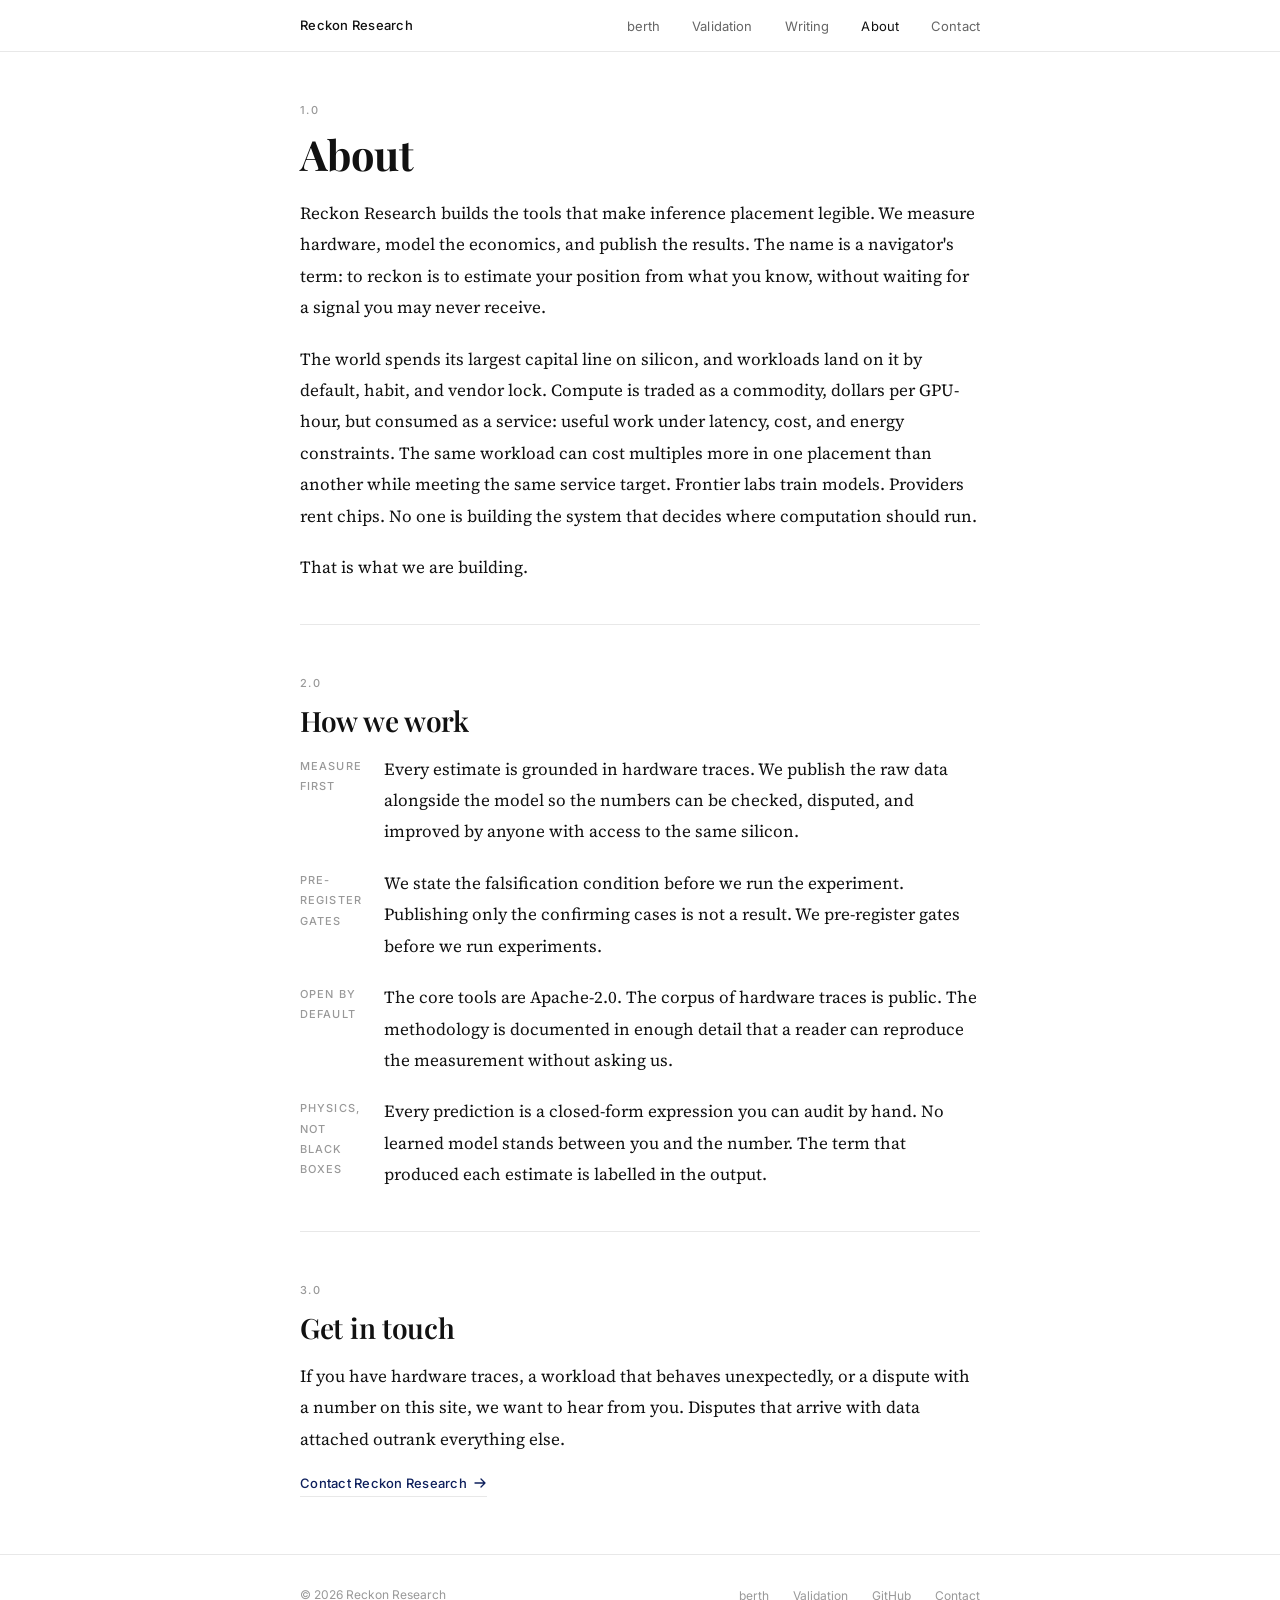
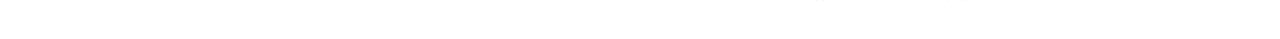
==== about/index.html @ 22afe011 "Full site redesign: TM-style nav, berth hero, spacing, all inner pages" ====
<!DOCTYPE html>
<html lang="en">
<head>
  <meta charset="UTF-8" />
  <meta name="viewport" content="width=device-width, initial-scale=1.0" />
  <title>About — Reckon Research</title>
  <meta name="description" content="Reckon Research builds the tools that make inference placement legible. We measure hardware, model the economics, and publish the results." />
  <meta name="robots" content="index, follow" />
  <link rel="canonical" href="https://reckonresearch.com/about/" />
  <meta property="og:type" content="website" />
  <meta property="og:url" content="https://reckonresearch.com/about/" />
  <meta property="og:title" content="About — Reckon Research" />
  <meta property="og:description" content="Reckon Research builds the tools that make inference placement legible." />
  <meta property="og:image" content="https://reckonresearch.com/assets/reckon-logo.png" />
  <meta property="og:site_name" content="Reckon Research" />
  <meta name="theme-color" content="#ffffff" />
  <link rel="icon" type="image/x-icon" href="/assets/favicon.ico" />
  <link rel="icon" type="image/png" sizes="32x32" href="/assets/favicon-32.png" />
  <link rel="icon" type="image/png" sizes="16x16" href="/assets/favicon-16.png" />
  <link rel="apple-touch-icon" sizes="180x180" href="/assets/apple-touch-icon.png" />
  <link rel="stylesheet" href="/css/style.css" />
  <link rel="stylesheet" href="/css/berth.css" />
</head>
<body>
  <a class="skip-link" href="#main-content">Skip to main content</a>
  <nav class="site-nav" aria-label="Site navigation">
    <div class="nav-inner">
      <a href="/" class="nav-brand" aria-label="Reckon Research home">Reckon Research</a>
      <ul class="nav-links" role="list">
        <li><a href="/berth/">berth</a></li>
        <li><a href="/validation/">Validation</a></li>
        <li><a href="/writing/">Writing</a></li>
        <li><a href="/about/" class="active" aria-current="page">About</a></li>
        <li><a href="/contact/">Contact</a></li>
      </ul>
      <button class="nav-hamburger" id="hamburger-btn" aria-label="Open navigation" aria-expanded="false" aria-controls="mobile-nav-overlay">
        <svg id="icon-menu" width="22" height="22" viewBox="0 0 22 22" fill="none" aria-hidden="true"><line x1="3" y1="6" x2="19" y2="6" stroke="currentColor" stroke-width="1.5" stroke-linecap="round"/><line x1="3" y1="11" x2="19" y2="11" stroke="currentColor" stroke-width="1.5" stroke-linecap="round"/><line x1="3" y1="16" x2="19" y2="16" stroke="currentColor" stroke-width="1.5" stroke-linecap="round"/></svg>
        <svg id="icon-close" width="22" height="22" viewBox="0 0 22 22" fill="none" aria-hidden="true" style="display:none"><line x1="4" y1="4" x2="18" y2="18" stroke="currentColor" stroke-width="1.5" stroke-linecap="round"/><line x1="18" y1="4" x2="4" y2="18" stroke="currentColor" stroke-width="1.5" stroke-linecap="round"/></svg>
      </button>
    </div>
  </nav>
  <div id="mobile-nav-overlay" class="mobile-nav-overlay" aria-hidden="true">
    <ul class="mobile-nav-links" role="list">
      <li><a href="/berth/">berth</a></li>
      <li><a href="/validation/">Validation</a></li>
      <li><a href="/writing/">Writing</a></li>
      <li><a href="/about/">About</a></li>
      <li><a href="/contact/">Contact</a></li>
    </ul>
  </div>
  <main id="main-content">
    <div class="page-wrap">
      <section class="section fade-section" aria-labelledby="about-heading">
        <span class="section-label" aria-hidden="true">1.0</span>
        <h1 id="about-heading">About</h1>
        <div class="body-text">
          <p>Reckon Research builds the tools that make inference placement legible. We measure hardware, model the economics, and publish the results. The name is a navigator's term: to reckon is to estimate your position from what you know, without waiting for a signal you may never receive.</p>
          <p>The world spends its largest capital line on silicon, and workloads land on it by default, habit, and vendor lock. Compute is traded as a commodity, dollars per GPU-hour, but consumed as a service: useful work under latency, cost, and energy constraints. The same workload can cost multiples more in one placement than another while meeting the same service target. Frontier labs train models. Providers rent chips. No one is building the system that decides where computation should run.</p>
          <p>That is what we are building.</p>
        </div>
      </section>
      <hr class="section-divider" />
      <section class="section fade-section" aria-labelledby="principles-heading">
        <span class="section-label" aria-hidden="true">2.0</span>
        <h2 id="principles-heading">How we work</h2>
        <dl>
          <div class="agenda-item">
            <dt class="agenda-label">Measure first</dt>
            <dd class="agenda-body"><p>Every estimate is grounded in hardware traces. We publish the raw data alongside the model so the numbers can be checked, disputed, and improved by anyone with access to the same silicon.</p></dd>
          </div>
          <div class="agenda-item">
            <dt class="agenda-label">Pre-register gates</dt>
            <dd class="agenda-body"><p>We state the falsification condition before we run the experiment. Publishing only the confirming cases is not a result. We pre-register gates before we run experiments.</p></dd>
          </div>
          <div class="agenda-item">
            <dt class="agenda-label">Open by default</dt>
            <dd class="agenda-body"><p>The core tools are Apache-2.0. The corpus of hardware traces is public. The methodology is documented in enough detail that a reader can reproduce the measurement without asking us.</p></dd>
          </div>
          <div class="agenda-item">
            <dt class="agenda-label">Physics, not black boxes</dt>
            <dd class="agenda-body"><p>Every prediction is a closed-form expression you can audit by hand. No learned model stands between you and the number. The term that produced each estimate is labelled in the output.</p></dd>
          </div>
        </dl>
      </section>
      <hr class="section-divider" />
      <section class="section fade-section" aria-labelledby="contact-cta-heading">
        <span class="section-label" aria-hidden="true">3.0</span>
        <h2 id="contact-cta-heading">Get in touch</h2>
        <div class="body-text">
          <p>If you have hardware traces, a workload that behaves unexpectedly, or a dispute with a number on this site, we want to hear from you. Disputes that arrive with data attached outrank everything else.</p>
        </div>
        <a href="/contact/" class="berth-inline-link" style="margin-top:1rem;display:inline-flex;align-items:center;gap:6px;">
          Contact Reckon Research
          <svg width="14" height="14" viewBox="0 0 14 14" fill="none" aria-hidden="true">
            <path d="M2 7h10M8 3l4 4-4 4" stroke="currentColor" stroke-width="1.3" stroke-linecap="round" stroke-linejoin="round"/>
          </svg>
        </a>
      </section>
    </div>
    <footer class="site-footer" role="contentinfo">
      <div class="footer-inner">
        <p class="footer-copy">&#169; 2026 Reckon Research</p>
        <ul class="footer-links">
          <li><a href="/berth/">berth</a></li>
          <li><a href="/validation/">Validation</a></li>
          <li><a href="https://github.com/reckonresearch/berth" target="_blank" rel="noopener noreferrer">GitHub</a></li>
          <li><a href="mailto:hello@reckonresearch.com">Contact</a></li>
        </ul>
      </div>
    </footer>
  </main>
  <script src="/js/site.js"></script>
</body>
</html>
---- css/style.css ----
/*
 * Reckon Research — Static Site Stylesheet
 * Design: Thinking Machines style
 * Pure white background, near-black text, horizontal sticky nav
 * Centered single column, humanist serif typography, no dark mode
 * Fonts: Playfair Display (headings) + Source Serif 4 (body) + JetBrains Mono (code)
 */

/* ── Google Fonts ── */
@import url('https://fonts.googleapis.com/css2?family=Playfair+Display:ital,wght@0,400;0,600;0,700;1,400;1,600&family=Source+Serif+4:ital,wght@0,300;0,400;0,600;1,300;1,400&family=JetBrains+Mono:wght@400&family=Inter:wght@400;500&display=swap');

/* ── CSS Variables ── */
:root {
  --bg:              #ffffff;
  --fg:              #111111;
  --fg-muted:        #666666;
  --fg-subtle:       #999999;
  --divider:         #e8e8e8;
  --nav-height:      52px;
  --content-max:     680px;
  --page-pad:        clamp(1.25rem, 5vw, 4rem);
  --navy:            #0D1F5C;
  --terminal-bg:     #0D1F5C;
  --terminal-text:   #E8EDF8;
  --terminal-comment:#6B7FA8;
  --copy-btn:        #999999;
  --copy-done:       #4A9B6F;
}

/* ── Reset & Base ── */
*, *::before, *::after { box-sizing: border-box; margin: 0; padding: 0; }

html {
  scroll-behavior: smooth;
  -webkit-text-size-adjust: 100%;
}

body {
  background-color: var(--bg);
  color: var(--fg);
  font-family: 'Source Serif 4', Georgia, serif;
  font-size: 17px;
  line-height: 1.85;
}

img { max-width: 100%; height: auto; display: block; }

a {
  color: inherit;
  text-decoration: none;
}
a:hover { text-decoration: underline; }
a:focus-visible {
  outline: 2px solid var(--navy);
  outline-offset: 2px;
  border-radius: 2px;
}

/* ── Skip link ── */
.skip-link {
  position: absolute;
  left: -9999px;
  top: auto;
  width: 1px;
  height: 1px;
  overflow: hidden;
}
.skip-link:focus {
  position: fixed;
  top: 8px;
  left: 8px;
  width: auto;
  height: auto;
  padding: 6px 12px;
  background: var(--navy);
  color: #fff;
  font-family: 'Inter', sans-serif;
  font-size: 13px;
  border-radius: 4px;
  z-index: 9999;
  overflow: visible;
}

/* ── Sticky horizontal nav ── */
.site-nav {
  position: sticky;
  top: 0;
  z-index: 100;
  background: var(--bg);
  border-bottom: 1px solid var(--divider);
  height: var(--nav-height);
}

.nav-inner {
  max-width: calc(var(--content-max) + 2 * var(--page-pad));
  margin: 0 auto;
  padding: 0 var(--page-pad);
  height: 100%;
  display: flex;
  align-items: center;
  justify-content: space-between;
}

/* Left side: small wordmark in nav */
.nav-brand {
  font-family: 'Inter', sans-serif;
  font-size: 13px;
  font-weight: 500;
  letter-spacing: 0.02em;
  color: var(--fg);
  text-decoration: none;
  white-space: nowrap;
}
.nav-brand:hover { text-decoration: none; opacity: 0.7; }

/* Right side: nav links */
.nav-links {
  display: flex;
  align-items: center;
  gap: 2rem;
  list-style: none;
}

.nav-links a {
  font-family: 'Inter', sans-serif;
  font-size: 13px;
  font-weight: 400;
  color: var(--fg-muted);
  text-decoration: none;
  letter-spacing: 0.01em;
  transition: color 120ms ease;
}
.nav-links a:hover { color: var(--fg); text-decoration: none; }
.nav-links a.active { color: var(--fg); }

/* Hamburger — hidden on desktop */
.nav-hamburger {
  display: none;
  background: none;
  border: none;
  cursor: pointer;
  color: var(--fg);
  padding: 4px;
  align-items: center;
  justify-content: center;
}
.nav-hamburger:focus-visible { outline: 2px solid var(--navy); outline-offset: 2px; border-radius: 2px; }

/* ── Mobile nav overlay ── */
.mobile-nav-overlay {
  display: none;
  position: fixed;
  inset: 0;
  top: var(--nav-height);
  z-index: 90;
  background: var(--bg);
  padding: 2rem var(--page-pad);
  overflow-y: auto;
}
.mobile-nav-overlay.open { display: block; }

.mobile-nav-links {
  list-style: none;
  display: flex;
  flex-direction: column;
  gap: 0;
}
.mobile-nav-links li a {
  display: block;
  font-family: 'Inter', sans-serif;
  font-size: 16px;
  font-weight: 400;
  color: var(--fg);
  padding: 0.75rem 0;
  border-bottom: 1px solid var(--divider);
  text-decoration: none;
}
.mobile-nav-links li a:hover { color: var(--fg-muted); text-decoration: none; }

/* ── Page wrapper ── */
.page-wrap {
  max-width: calc(var(--content-max) + 2 * var(--page-pad));
  margin: 0 auto;
  padding: 0 var(--page-pad);
}

/* ── Homepage hero ── */
.home-hero {
  padding: 3rem 0 2.5rem;
  text-align: left;
}

.hero-logo {
  width: auto;
  max-width: 340px;
  height: auto;
  display: block;
  margin-bottom: 1.5rem;
}

.hero-mark {
  width: 64px;
  height: 64px;
  object-fit: contain;
  display: block;
  margin-bottom: 1.5rem;
}

.hero-tagline {
  font-family: 'Source Serif 4', Georgia, serif;
  font-size: clamp(1rem, 2vw, 1.1rem);
  font-weight: 300;
  color: var(--fg-muted);
  line-height: 1.6;
  max-width: 520px;
}

/* ── Content sections ── */
.section {
  padding: 3rem 0 2.5rem;
}

.section-divider {
  border: none;
  border-top: 1px solid var(--divider);
  margin: 0;
}

/* ── Typography ── */
h1 {
  font-family: 'Playfair Display', Georgia, serif;
  font-size: clamp(1.9rem, 4vw, 2.6rem);
  font-weight: 700;
  line-height: 1.15;
  letter-spacing: -0.015em;
  color: var(--fg);
  margin-bottom: 1.25rem;
}

h2 {
  font-family: 'Playfair Display', Georgia, serif;
  font-size: clamp(1.4rem, 3vw, 1.75rem);
  font-weight: 600;
  line-height: 1.25;
  letter-spacing: -0.01em;
  color: var(--fg);
  margin-bottom: 1rem;
}

h3 {
  font-family: 'Source Serif 4', Georgia, serif;
  font-size: 1.05rem;
  font-weight: 600;
  line-height: 1.4;
  color: var(--fg);
  margin-bottom: 0.75rem;
}

p { color: var(--fg); }
p + p { margin-top: 1.25rem; }

em { font-style: italic; }
strong { font-weight: 600; }

/* ── Section label (small caps above heading) ── */
.section-label {
  display: block;
  font-family: 'Inter', sans-serif;
  font-size: 11px;
  font-weight: 500;
  letter-spacing: 0.12em;
  text-transform: uppercase;
  color: var(--fg-subtle);
  margin-bottom: 0.6rem;
}

/* ── Body text container ── */
.body-text p + p { margin-top: 1.25rem; }

/* ── Footnotes ── */
.footnote-ref {
  font-size: 0.7em;
  vertical-align: super;
  text-decoration: none;
  color: var(--fg-subtle);
  margin-left: 1px;
}
.footnote-ref:hover { color: var(--fg); }

.footnote-block {
  margin-top: 1.5rem;
  padding-top: 1rem;
  border-top: 1px solid var(--divider);
}
.footnote-block p {
  font-family: 'Source Serif 4', Georgia, serif;
  font-size: 13px;
  line-height: 1.7;
  color: var(--fg-muted);
}

/* ── Research agenda list ── */
.agenda-list { list-style: none; }
.agenda-item {
  display: flex;
  gap: 1.25rem;
  margin-bottom: 1.25rem;
}
.agenda-item:last-child { margin-bottom: 0; }

.agenda-label {
  flex-shrink: 0;
  width: 4rem;
  padding-top: 2px;
  font-family: 'Inter', sans-serif;
  font-size: 11px;
  font-weight: 500;
  letter-spacing: 0.1em;
  text-transform: uppercase;
  color: var(--fg-subtle);
}

.agenda-body { color: var(--fg); }

/* ── Terminal / install blocks ── */
.install-group { margin-top: 1.25rem; }
.install-group + .install-group { margin-top: 0.75rem; }

.install-header {
  display: flex;
  align-items: center;
  justify-content: space-between;
  margin-bottom: 6px;
}

.install-label {
  font-family: 'Inter', sans-serif;
  font-size: 10px;
  font-weight: 500;
  letter-spacing: 0.12em;
  text-transform: uppercase;
  color: var(--fg-subtle);
}

.terminal-block {
  display: block;
  background-color: var(--terminal-bg);
  color: var(--terminal-text);
  font-family: 'JetBrains Mono', 'Fira Code', monospace;
  font-size: 13px;
  line-height: 1.7;
  padding: 1rem 1.25rem;
  border-radius: 4px;
  white-space: pre;
  overflow-x: auto;
}

.terminal-comment { color: var(--terminal-comment); }

/* ── Copy button ── */
.copy-btn {
  display: inline-flex;
  align-items: center;
  gap: 5px;
  background: none;
  border: none;
  cursor: pointer;
  font-family: 'Inter', sans-serif;
  font-size: 11px;
  font-weight: 500;
  letter-spacing: 0.06em;
  color: var(--copy-btn);
  padding: 0;
  line-height: 1;
  transition: color 150ms ease, transform 100ms ease;
}
.copy-btn:hover { color: var(--fg); }
.copy-btn:active { transform: scale(0.96); }
.copy-btn:focus-visible { outline: 2px solid var(--navy); outline-offset: 2px; border-radius: 2px; }
.copy-btn.done { color: var(--copy-done); }

/* ── Pull quote ── */
.pull-quote {
  font-family: 'Playfair Display', Georgia, serif;
  font-size: 1.15rem;
  font-weight: 400;
  font-style: italic;
  color: var(--fg);
  margin-top: 1.25rem;
  line-height: 1.6;
}

/* ── External link icon ── */
.ext-icon {
  display: inline-block;
  vertical-align: middle;
  margin-left: 5px;
  margin-bottom: 2px;
  opacity: 0.35;
  transition: opacity 150ms ease;
}
a:hover .ext-icon { opacity: 0.65; }

/* ── Berth subtitle ── */
.berth-subtitle {
  font-family: 'Inter', sans-serif;
  font-size: 11px;
  font-weight: 500;
  letter-spacing: 0.14em;
  text-transform: uppercase;
  color: var(--fg-subtle);
  margin-bottom: 1.25rem;
  display: block;
}

/* ── Inline code ── */
code {
  font-family: 'JetBrains Mono', 'Fira Code', monospace;
  font-size: 0.85em;
  background: #f4f4f4;
  padding: 2px 5px;
  border-radius: 3px;
}

/* ── Horizontal rule ── */
hr {
  border: none;
  border-top: 1px solid var(--divider);
  margin: 1.5rem 0;
}

/* ── Footer ── */
.site-footer {
  border-top: 1px solid var(--divider);
  padding: 1.5rem 0 1.75rem;
  margin-top: 1rem;
}

.footer-inner {
  max-width: calc(var(--content-max) + 2 * var(--page-pad));
  margin: 0 auto;
  padding: 0 var(--page-pad);
  display: flex;
  flex-wrap: wrap;
  align-items: center;
  justify-content: space-between;
  gap: 1rem;
}

.footer-copy {
  font-family: 'Inter', sans-serif;
  font-size: 12px;
  color: var(--fg-subtle);
}

.footer-links {
  display: flex;
  gap: 1.5rem;
  list-style: none;
  flex-wrap: wrap;
}

.footer-links a {
  font-family: 'Inter', sans-serif;
  font-size: 12px;
  color: var(--fg-subtle);
  text-decoration: none;
  transition: color 150ms ease;
}
.footer-links a:hover { color: var(--fg); text-decoration: none; }

/* ── Fade-in animation ── */
@media (prefers-reduced-motion: no-preference) {
  .fade-section {
    opacity: 0;
    transform: translateY(12px);
    transition: opacity 450ms ease, transform 450ms ease;
  }
  .fade-section.visible {
    opacity: 1;
    transform: translateY(0);
  }
}

/* ── Responsive ── */
@media (max-width: 768px) {
  .nav-links { display: none; }
  .nav-hamburger { display: flex; }

  .home-hero { padding: 2rem 0 1.75rem; }
  .hero-logo { max-width: 240px; }

  .section { padding: 2.25rem 0 2rem; }
}

@media (max-width: 480px) {
  .hero-logo { max-width: 200px; }
  body { font-size: 16px; }
}
---- css/berth.css ----
/* ── berth.css: page-specific styles for /berth/ ──
   Inherits all tokens and base classes from style.css.
   Tinker-inspired: full-bleed hero, data tables, clean content sections.
   No dark mode — pure white background throughout.
*/

/* ── Hero: TM-style — white background, centered viz image above text ── */
.berth-hero {
  width: 100%;
  background: var(--bg);
  text-align: center;
  padding: 0.5rem 0 0;
}

.berth-hero-viz {
  max-width: 760px;
  margin: 0 auto;
  padding: 0 2rem;
}

.berth-viz-img {
  width: 100%;
  height: auto;
  display: block;
  margin: 0 auto;
}

.berth-hero-content {
  padding: 2rem 2rem 3.5rem;
  max-width: 680px;
  margin: 0 auto;
}

.berth-hero-heading {
  font-family: 'Playfair Display', Georgia, serif;
  font-size: clamp(1.75rem, 4vw, 2.6rem);
  font-weight: 700;
  line-height: 1.2;
  letter-spacing: -0.015em;
  color: var(--fg);
  margin-bottom: 1rem;
}

.berth-hero-heading em {
  font-style: italic;
  font-weight: 700;
}

.berth-hero-sub {
  font-family: 'Source Serif 4', Georgia, serif;
  font-size: 16px;
  line-height: 1.7;
  color: var(--fg-muted);
  max-width: 520px;
  margin: 0 auto 1.75rem;
}

.berth-hero-links {
  display: flex;
  gap: 0.75rem;
  flex-wrap: wrap;
  justify-content: center;
}

.berth-btn {
  display: inline-flex;
  align-items: center;
  gap: 7px;
  font-family: 'Inter', sans-serif;
  font-size: 13px;
  font-weight: 500;
  letter-spacing: 0.02em;
  padding: 9px 20px;
  border-radius: 20px;
  text-decoration: none;
  transition: background-color 150ms ease, color 150ms ease, transform 100ms ease;
}
.berth-btn:hover { text-decoration: none; }
.berth-btn:active { transform: scale(0.97); }

.berth-btn-primary {
  background-color: #e8e8e8;
  color: var(--fg);
}
.berth-btn-primary:hover { background-color: #d8d8d8; }

.berth-btn-secondary {
  background-color: transparent;
  color: var(--fg);
  border: none;
}
.berth-btn-secondary:hover { color: var(--fg-muted); }

/* ── Data table ── */
.berth-table-wrap {
  margin-top: 2rem;
  overflow-x: auto;
  -webkit-overflow-scrolling: touch;
}

.berth-table {
  width: 100%;
  border-collapse: collapse;
  font-family: 'Inter', sans-serif;
  font-size: 13.5px;
}

.berth-table-caption {
  font-family: 'Inter', sans-serif;
  font-size: 11px;
  font-weight: 500;
  letter-spacing: 0.1em;
  text-transform: uppercase;
  color: var(--fg-subtle);
  text-align: left;
  padding-bottom: 0.75rem;
}

.berth-table thead th {
  font-family: 'Inter', sans-serif;
  font-size: 11px;
  font-weight: 500;
  letter-spacing: 0.08em;
  text-transform: uppercase;
  color: var(--fg-subtle);
  text-align: left;
  padding: 0.6rem 1rem 0.6rem 0;
  border-bottom: 1px solid var(--divider);
}

.berth-table tbody td {
  padding: 0.75rem 1rem 0.75rem 0;
  border-bottom: 1px solid var(--divider);
  color: var(--fg);
  line-height: 1.5;
}

.berth-table tbody tr:last-child td {
  border-bottom: none;
}

.premium-cell {
  font-weight: 600;
  color: var(--navy);
  font-variant-numeric: tabular-nums;
}

/* ── Measurement condition note ── */
.berth-condition {
  margin-top: 1.25rem;
  padding: 1.25rem 1.5rem;
  border-left: 2px solid var(--divider);
  background-color: #f8f8f8;
}

.berth-condition p {
  font-family: 'Source Serif 4', Georgia, serif;
  font-size: 13px;
  line-height: 1.75;
  color: var(--fg-muted);
  margin: 0;
}

/* ── Validation / docs link ── */
.berth-validation-link {
  margin-top: 1.5rem;
}

.berth-inline-link {
  display: inline-flex;
  align-items: center;
  font-family: 'Inter', sans-serif;
  font-size: 13px;
  font-weight: 500;
  color: var(--navy);
  text-decoration: none;
  letter-spacing: 0.02em;
  gap: 4px;
  border-bottom: 1px solid var(--divider);
  padding-bottom: 1px;
  transition: color 150ms ease, border-color 150ms ease;
}
.berth-inline-link:hover {
  color: var(--fg);
  border-color: var(--fg);
  text-decoration: none;
}

/* ── Provenance callout ── */
.berth-provenance {
  margin-top: 1.5rem;
  padding: 1.25rem 1.5rem;
  border-left: 2px solid var(--navy);
  background-color: #f8f8f8;
}

/* ── Note block ── */
.berth-note {
  margin-top: 1.25rem;
}

/* ── Inline code ── */
.inline-code {
  font-family: 'JetBrains Mono', 'Fira Code', monospace;
  font-size: 0.875em;
  background-color: #f4f4f4;
  border: 1px solid var(--divider);
  border-radius: 3px;
  padding: 1px 5px;
  color: var(--navy);
}

/* ── Mobile responsive ── */
@media (max-width: 768px) {
  .berth-hero { padding: 0.25rem 0 0; }
  .berth-hero-viz { padding: 0 1.25rem; }
  .berth-hero-content { padding: 1.5rem 1.25rem 2.5rem; }
}

@media (max-width: 640px) {
  .berth-hero-heading { font-size: 1.75rem; }
  .berth-hero-sub { font-size: 15px; }
  .berth-table thead th,
  .berth-table tbody td {
    padding-right: 0.5rem;
    font-size: 12.5px;
  }
}
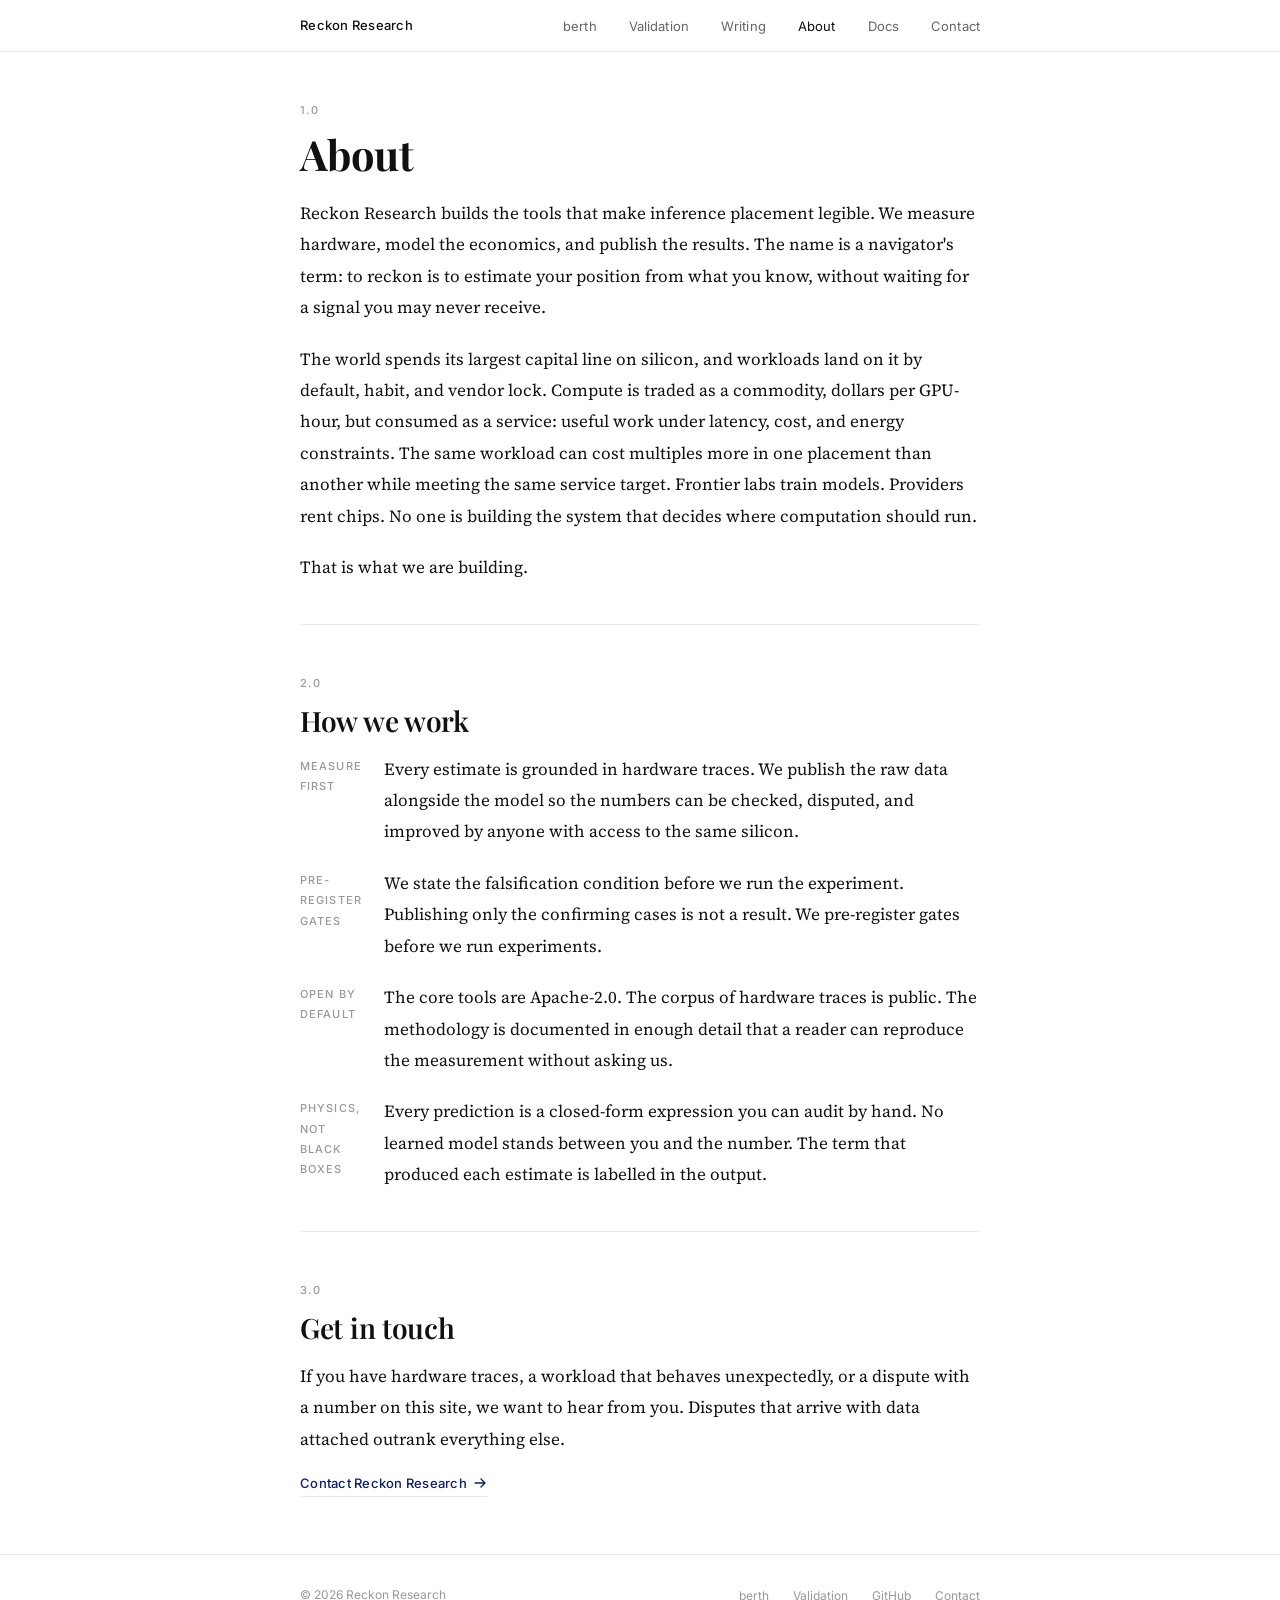
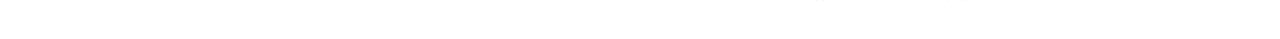
==== commit 5dcfe177: "feat(site): docs link in nav, sounding section banner Docs added to desktop and mobile nav across al" ====
--- a/about/index.html
+++ b/about/index.html
@@ -3,13 +3,13 @@
 <head>
   <meta charset="UTF-8" />
   <meta name="viewport" content="width=device-width, initial-scale=1.0" />
-  <title>About — Reckon Research</title>
+  <title>About | Reckon Research</title>
   <meta name="description" content="Reckon Research builds the tools that make inference placement legible. We measure hardware, model the economics, and publish the results." />
   <meta name="robots" content="index, follow" />
   <link rel="canonical" href="https://reckonresearch.com/about/" />
   <meta property="og:type" content="website" />
   <meta property="og:url" content="https://reckonresearch.com/about/" />
-  <meta property="og:title" content="About — Reckon Research" />
+  <meta property="og:title" content="About | Reckon Research" />
   <meta property="og:description" content="Reckon Research builds the tools that make inference placement legible." />
   <meta property="og:image" content="https://reckonresearch.com/assets/reckon-logo.png" />
   <meta property="og:site_name" content="Reckon Research" />
@@ -31,6 +31,7 @@
         <li><a href="/validation/">Validation</a></li>
         <li><a href="/writing/">Writing</a></li>
         <li><a href="/about/" class="active" aria-current="page">About</a></li>
+        <li><a href="https://docs.reckonresearch.com" target="_blank" rel="noopener noreferrer">Docs</a></li>
         <li><a href="/contact/">Contact</a></li>
       </ul>
       <button class="nav-hamburger" id="hamburger-btn" aria-label="Open navigation" aria-expanded="false" aria-controls="mobile-nav-overlay">
@@ -45,7 +46,8 @@
       <li><a href="/validation/">Validation</a></li>
       <li><a href="/writing/">Writing</a></li>
       <li><a href="/about/">About</a></li>
-      <li><a href="/contact/">Contact</a></li>
+      <li><a href="https://docs.reckonresearch.com" target="_blank" rel="noopener noreferrer">Docs</a></li>
+        <li><a href="/contact/">Contact</a></li>
     </ul>
   </div>
   <main id="main-content">
--- a/css/berth.css
+++ b/css/berth.css
@@ -226,3 +226,16 @@
     font-size: 12.5px;
   }
 }
+
+/* Decorative banner under a section heading. Width and height are declared on
+   the img so the browser reserves space and the text below does not jump. */
+.section-banner {
+  display: block;
+  margin: 0 0 2rem;
+  max-width: 720px;
+}
+.section-banner img {
+  display: block;
+  width: 100%;
+  height: auto;
+}
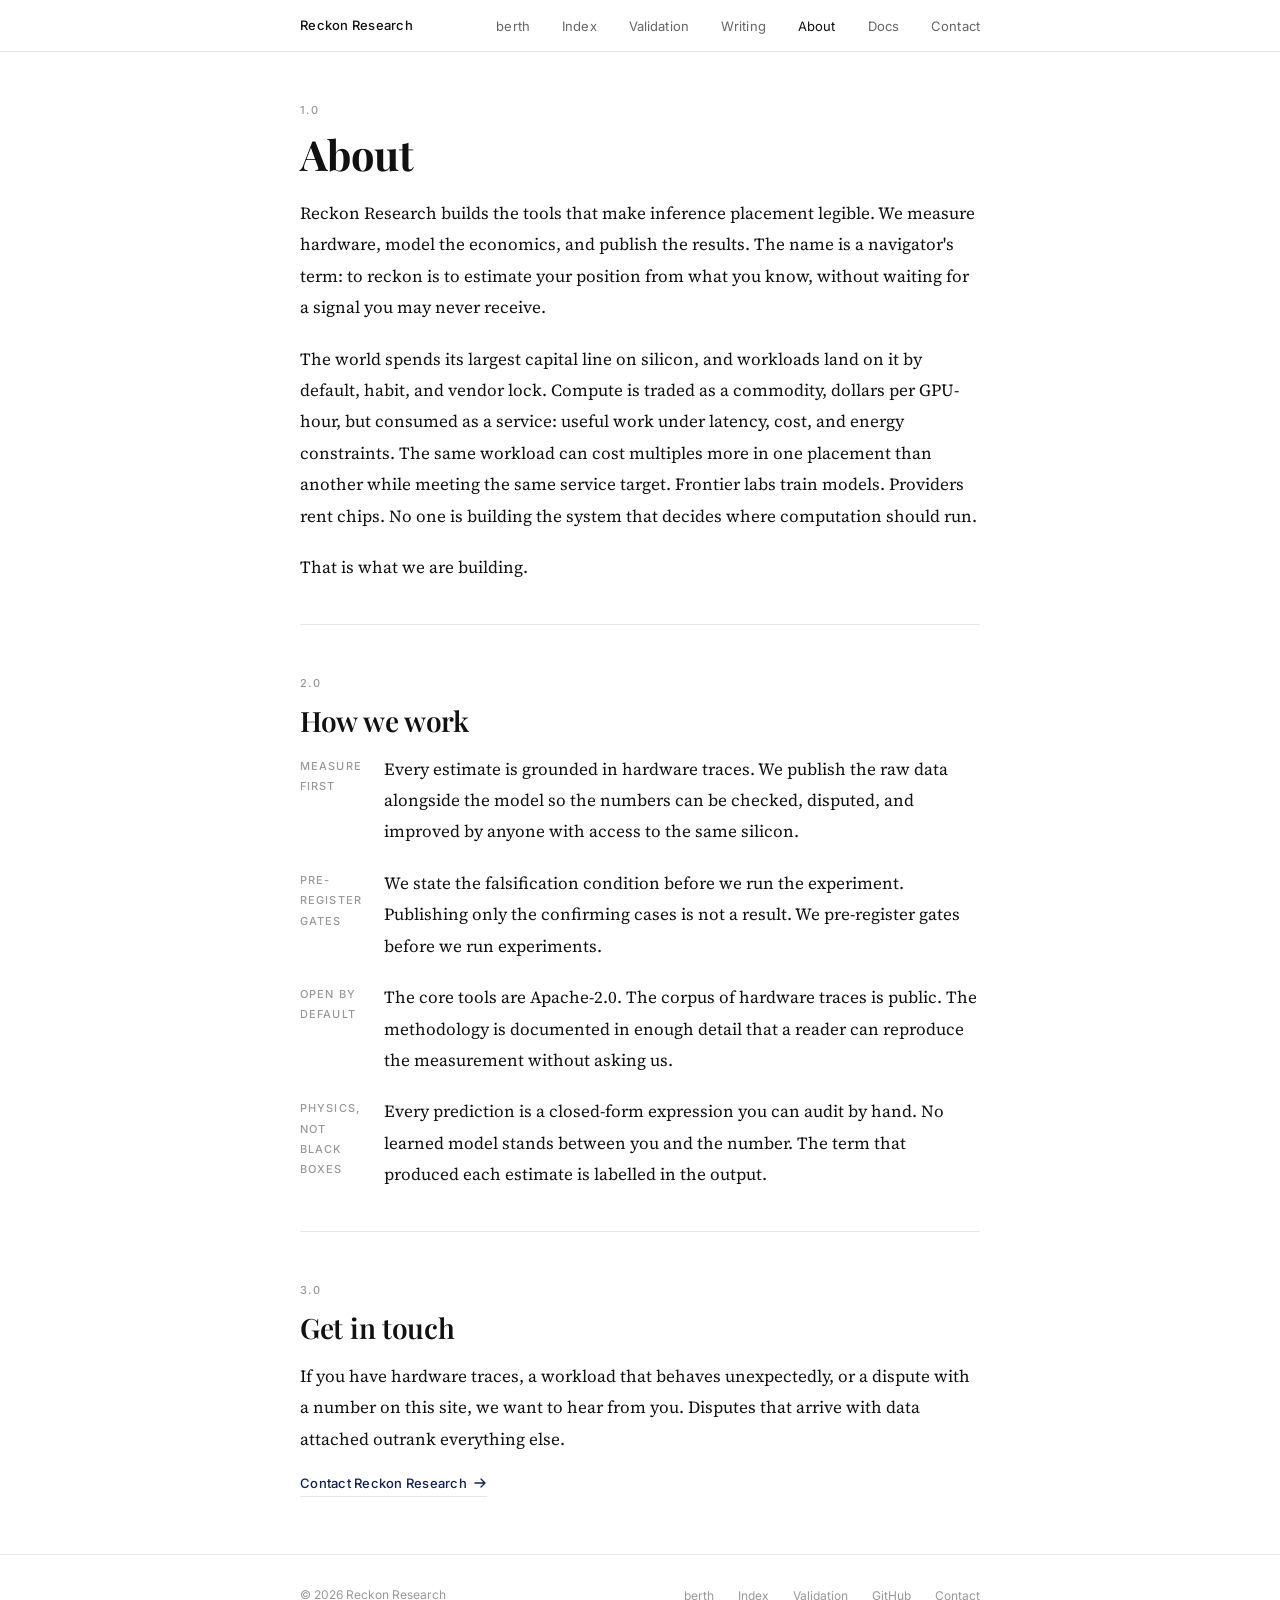
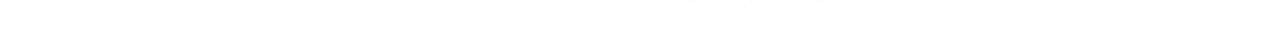
==== commit 8695f6d4: "feat(site): the Placement Index Ranks placements rather than models: the same workload on different " ====
--- a/about/index.html
+++ b/about/index.html
@@ -28,6 +28,7 @@
       <a href="/" class="nav-brand" aria-label="Reckon Research home">Reckon Research</a>
       <ul class="nav-links" role="list">
         <li><a href="/berth/">berth</a></li>
+        <li><a href="/index/">Index</a></li>
         <li><a href="/validation/">Validation</a></li>
         <li><a href="/writing/">Writing</a></li>
         <li><a href="/about/" class="active" aria-current="page">About</a></li>
@@ -43,7 +44,8 @@
   <div id="mobile-nav-overlay" class="mobile-nav-overlay" aria-hidden="true">
     <ul class="mobile-nav-links" role="list">
       <li><a href="/berth/">berth</a></li>
-      <li><a href="/validation/">Validation</a></li>
+      <li><a href="/index/">Index</a></li>
+        <li><a href="/validation/">Validation</a></li>
       <li><a href="/writing/">Writing</a></li>
       <li><a href="/about/">About</a></li>
       <li><a href="https://docs.reckonresearch.com" target="_blank" rel="noopener noreferrer">Docs</a></li>
@@ -104,7 +106,8 @@
         <p class="footer-copy">&#169; 2026 Reckon Research</p>
         <ul class="footer-links">
           <li><a href="/berth/">berth</a></li>
-          <li><a href="/validation/">Validation</a></li>
+          <li><a href="/index/">Index</a></li>
+        <li><a href="/validation/">Validation</a></li>
           <li><a href="https://github.com/reckonresearch/berth" target="_blank" rel="noopener noreferrer">GitHub</a></li>
           <li><a href="mailto:hello@reckonresearch.com">Contact</a></li>
         </ul>
--- a/css/berth.css
+++ b/css/berth.css
@@ -239,3 +239,407 @@
   width: 100%;
   height: auto;
 }
+/* ===========================================================================
+   Placement index. Append to css/berth.css.
+
+   Design intent: the page has to survive being screenshotted by someone who
+   does not read the copy. That means the reordering has to be legible, the
+   provenance has to be visible at a glance, and infeasible placements have to
+   look excluded rather than merely last.
+   =========================================================================== */
+
+.visually-hidden {
+  position: absolute;
+  width: 1px; height: 1px;
+  margin: -1px; padding: 0;
+  overflow: hidden;
+  clip: rect(0 0 0 0);
+  white-space: nowrap;
+  border: 0;
+}
+
+/* ---- controls ---------------------------------------------------------- */
+
+.idx-controls {
+  display: grid;
+  grid-template-columns: repeat(auto-fit, minmax(180px, 1fr));
+  gap: 1.5rem 2rem;
+  margin-top: 1.25rem;
+  padding: 1.5rem 0;
+  border-top: 1px solid var(--divider);
+  border-bottom: 1px solid var(--divider);
+}
+
+.idx-ctl label {
+  display: block;
+  font-family: 'Inter', sans-serif;
+  font-size: 11px;
+  font-weight: 500;
+  letter-spacing: 0.08em;
+  text-transform: uppercase;
+  color: var(--fg-subtle);
+  margin-bottom: 0.6rem;
+}
+
+.idx-ctl output {
+  float: right;
+  text-transform: none;
+  letter-spacing: 0;
+  font-weight: 600;
+  color: var(--fg);
+  font-variant-numeric: tabular-nums;
+}
+
+.idx-ctl select,
+.idx-ctl input[type="range"] {
+  width: 100%;
+  font-family: 'Inter', sans-serif;
+  font-size: 13.5px;
+}
+
+.idx-ctl select {
+  padding: 0.5rem 0.6rem;
+  border: 1px solid var(--divider);
+  border-radius: 3px;
+  background: transparent;
+  color: var(--fg);
+}
+
+.idx-ctl input[type="range"] {
+  accent-color: #102147;
+  cursor: pointer;
+}
+
+/* ---- headline ---------------------------------------------------------- */
+
+.idx-callout {
+  margin-top: 1.75rem;
+  padding: 1.1rem 1.25rem;
+  border-left: 3px solid #102147;
+  background: #10214708;
+  font-size: 15.5px;
+  line-height: 1.6;
+  color: var(--fg);
+}
+
+.idx-callout.warn {
+  border-left-color: #8a4100;
+  background: #b4540010;
+}
+
+/* ---- table ------------------------------------------------------------- */
+
+.idx-table td.num,
+.idx-table th.num {
+  text-align: right;
+  font-variant-numeric: tabular-nums;
+  white-space: nowrap;
+}
+
+.idx-table td.rank {
+  color: var(--fg-subtle);
+  font-variant-numeric: tabular-nums;
+}
+
+/* The row order changes as the controls move. Without a transition the table
+   appears to flicker and the reordering, which is the entire point, reads as
+   a glitch rather than a result. */
+.idx-row {
+  transition: background-color 140ms ease;
+}
+
+.idx-row:hover {
+  background: #10214706;
+}
+
+/* Infeasible placements are shown, not hidden: a reader needs to see that the
+   cheap chip is absent from the ranking because it cannot do the job, not
+   because it was quietly filtered out. */
+.idx-infeasible td {
+  opacity: 0.45;
+}
+
+.idx-infeasible td.num {
+  font-style: italic;
+}
+
+/* ---- badges ------------------------------------------------------------ */
+
+.idx-sub {
+  font-weight: 400;
+  text-transform: none;
+  letter-spacing: 0;
+  opacity: 0.6;
+}
+
+.idx {
+  display: inline-block;
+  font-family: 'Inter', sans-serif;
+  font-size: 10.5px;
+  font-weight: 600;
+  letter-spacing: 0.08em;
+  padding: 0.2rem 0.5rem;
+  border-radius: 3px;
+  white-space: nowrap;
+}
+
+/* Measured and inside the published gate. */
+.idx-val    { background: #10214710; color: #102147; border: 1px solid #10214730; }
+/* Traces exist; gate missed or a question is open. Deliberately not red: a
+   failed cell that publishes its traces is worth more than an absent one. */
+.idx-meas   { background: #b4540010; color: #8a4100; border: 1px solid #b4540030; }
+/* Spec sheet arithmetic, unverified. */
+.idx-prior  { background: transparent; color: var(--fg-subtle);
+              border: 1px solid var(--divider); font-weight: 500; }
+/* Run scheduled. */
+.idx-pend   { background: transparent; color: var(--fg-subtle);
+              border: 1px dashed var(--divider); font-weight: 500; }
+/* Nobody has run it. Quiet on purpose: this is most of the corpus grid and it
+   should read as an invitation rather than a wall of failure. */
+.idx-open   { background: transparent; color: var(--fg-subtle); border: none;
+              font-weight: 400; letter-spacing: 0.04em; opacity: 0.45; }
+.idx-infeas { background: transparent; color: #8a4100;
+              border: 1px solid #b4540030; font-weight: 500; }
+
+.idx-note {
+  display: block;
+  margin-top: 0.35rem;
+  font-family: 'Inter', sans-serif;
+  font-size: 11px;
+  line-height: 1.45;
+  color: var(--fg-subtle);
+}
+
+.idx-fine {
+  font-size: 14px;
+  color: var(--fg-subtle);
+}
+
+.berth-table tbody th[scope="row"] {
+  text-align: left;
+  font-weight: 500;
+  padding: 0.75rem 1.5rem 0.75rem 0;
+  border-bottom: 1px solid var(--divider);
+  white-space: nowrap;
+}
+
+@media (max-width: 640px) {
+  .idx-controls { gap: 1.25rem; padding: 1.25rem 0; }
+  .idx-callout  { font-size: 14.5px; }
+}
+
+/* Opt-in to unmeasured silicon. Deliberately below the table rather than
+   beside the controls: the default view should be complete on its own, and
+   the toggle should read as an escalation rather than a filter. */
+.idx-toggle {
+  display: flex;
+  align-items: center;
+  gap: 0.6rem;
+  padding-top: 1.25rem;
+  border-top: 1px solid var(--divider);
+}
+
+.idx-toggle input { width: 16px; height: 16px; margin: 0; }
+.idx-toggle label { font-size: 14px; color: var(--fg-subtle); cursor: pointer; }
+
+.idx-more td {
+  padding-top: 1.25rem;
+  font-size: 13px;
+  color: var(--fg-subtle);
+}
+
+/* ---- The PI: byline, presets, vendor labels ---------------------------- */
+
+.idx-byline {
+  font-family: 'Inter', sans-serif;
+  font-size: 12px;
+  letter-spacing: 0.06em;
+  color: var(--fg-subtle);
+  margin: 0.4rem 0 0;
+}
+
+.idx-pi {
+  font-weight: 600;
+  color: var(--fg);
+  letter-spacing: 0.12em;
+}
+
+/* Presets carry the only categorical colour on the page. The ranking table
+   stays monochrome: colour there would be decoration, and the two provenance
+   badges are the only semantic colour that earns its place. */
+.idx-presets {
+  display: flex;
+  flex-wrap: wrap;
+  gap: 0.5rem;
+  /* Tight to the paragraph above it. The prose ends by telling the reader the
+     controls are how they check the claim, so the controls should read as the
+     next beat of that sentence rather than as a separate block. */
+  margin-top: 1rem;
+}
+
+.idx-preset {
+  font-family: 'Inter', sans-serif;
+  font-size: 12.5px;
+  letter-spacing: 0.02em;
+  padding: 0.45rem 0.85rem;
+  border: 1px solid var(--divider);
+  border-radius: 999px;
+  background: transparent;
+  color: var(--fg-subtle);
+  cursor: pointer;
+  transition: border-color 120ms ease, color 120ms ease, background 120ms ease;
+}
+
+.idx-preset:hover { border-color: var(--fg-subtle); color: var(--fg); }
+
+.idx-preset.on {
+  border-color: #102147;
+  background: #10214710;
+  color: #102147;
+  font-weight: 500;
+}
+
+.idx-preset[data-w="voice"].on { border-color: #1d6b63; background: #1d6b6310; color: #14504a; }
+.idx-preset[data-w="code"].on  { border-color: #4a3f7a; background: #4a3f7a10; color: #382f5c; }
+.idx-preset[data-w="rag"].on   { border-color: #8a4100; background: #8a410010; color: #6b3200; }
+.idx-preset[data-w="agentic"].on { border-color: #7a3b52; background: #7a3b5210; color: #5c2c3e; }
+.idx-preset[data-w="batch"].on { border-color: #2c5a2c; background: #2c5a2c10; color: #204220; }
+
+.idx-preset-note {
+  font-family: 'Inter', sans-serif;
+  font-size: 13.5px;
+  line-height: 1.55;
+  color: var(--fg-subtle);
+  margin: 1rem 0 0;
+  min-height: 2.4em;
+}
+
+/* Vendor under the part number. A reader who has only rented an H100 should
+   not have to guess who makes an L40S. */
+.idx-vendor {
+  display: block;
+  font-family: 'Inter', sans-serif;
+  font-size: 10.5px;
+  letter-spacing: 0.08em;
+  text-transform: uppercase;
+  color: var(--fg-subtle);
+  font-weight: 400;
+  margin-top: 0.15rem;
+}
+
+/* Committed next, not yet dispatched. Distinct from `running`, which means an
+   operator has it now. Collapsing the two would overstate work in progress. */
+.idx-queue {
+  background: transparent;
+  color: var(--fg-subtle);
+  border: 1px solid var(--divider);
+  font-weight: 500;
+  opacity: 0.85;
+}
+
+.idx-corpus { font-size: 12.5px; }
+.idx-corpus td, .idx-corpus th { padding: 0.6rem 0.75rem 0.6rem 0; }
+.idx-corpus thead th { font-size: 10px; }
+
+/* ---- Confidence band on the price -------------------------------------- */
+
+/* A measured cell carries its published error. A prior carries none, because
+   it has no bound: 40.8 percent has been observed on one. Writing "unbounded"
+   rather than leaving it blank is the difference between a reader inferring
+   the number is exact and being told it is not. */
+.idx-ci {
+  display: block;
+  font-size: 10.5px;
+  color: var(--fg-subtle);
+  font-weight: 400;
+  margin-top: 0.1rem;
+  letter-spacing: 0.02em;
+}
+
+.idx-ci-none { font-style: italic; opacity: 0.7; }
+
+/* ---- Workload overview cards ------------------------------------------- */
+
+.idx-overview {
+  display: grid;
+  grid-template-columns: repeat(auto-fit, minmax(230px, 1fr));
+  gap: 1rem;
+  margin-top: 1.75rem;
+}
+
+.idx-ov-card {
+  border: 1px solid var(--divider);
+  border-radius: 6px;
+  padding: 1rem 1.1rem 0.85rem;
+}
+
+.idx-ov-card h3 {
+  font-family: 'Inter', sans-serif;
+  font-size: 12px;
+  font-weight: 600;
+  letter-spacing: 0.08em;
+  text-transform: uppercase;
+  margin: 0 0 0.85rem;
+  color: var(--fg);
+}
+
+.idx-ov-card[data-w="voice"] h3 { color: #14504a; }
+.idx-ov-card[data-w="code"]  h3 { color: #382f5c; }
+.idx-ov-card[data-w="rag"]   h3 { color: #6b3200; }
+.idx-ov-card[data-w="agentic"] h3 { color: #5c2c3e; }
+.idx-ov-card[data-w="batch"] h3 { color: #204220; }
+
+.idx-ov-row {
+  display: grid;
+  grid-template-columns: 1.1rem 1fr auto auto;
+  align-items: baseline;
+  gap: 0.5rem;
+  padding: 0.4rem 0;
+  border-top: 1px solid var(--divider);
+  font-family: 'Inter', sans-serif;
+  font-size: 13px;
+}
+
+.idx-ov-row:first-of-type { border-top: none; }
+.idx-ov-rank { color: var(--fg-subtle); font-variant-numeric: tabular-nums; }
+.idx-ov-name { font-weight: 500; line-height: 1.2; }
+.idx-ov-name .idx-vendor { margin-top: 0; font-size: 9.5px; }
+.idx-ov-cost { font-variant-numeric: tabular-nums; }
+
+.idx-ov-card .idx { font-size: 9.5px; padding: 0.1rem 0.3rem; }
+
+.idx-ov-link {
+  margin-top: 0.75rem;
+  padding: 0;
+  border: none;
+  background: none;
+  font-family: 'Inter', sans-serif;
+  font-size: 12px;
+  color: var(--fg-subtle);
+  cursor: pointer;
+  text-decoration: underline;
+  text-underline-offset: 2px;
+}
+
+.idx-ov-link:hover { color: var(--fg); }
+
+/* ---- Rank matrix -------------------------------------------------------- */
+
+/* The whole argument of this page in one table: the same eight placements,
+   four questions, four different orderings. A reader who never touches a
+   control should still leave having seen it. */
+.idx-matrix { font-size: 13px; }
+.idx-matrix td.num, .idx-matrix th.num { text-align: right; }
+.idx-matrix td.num { font-variant-numeric: tabular-nums; color: var(--fg-subtle); }
+.idx-matrix td.idx-first { color: var(--fg); font-weight: 600; }
+.idx-matrix thead th { font-size: 10px; }
+
+.idx-h3 {
+  font-family: 'Inter', sans-serif;
+  font-size: 12px;
+  font-weight: 600;
+  letter-spacing: 0.08em;
+  text-transform: uppercase;
+  color: var(--fg);
+  margin: 0 0 0.75rem;
+}
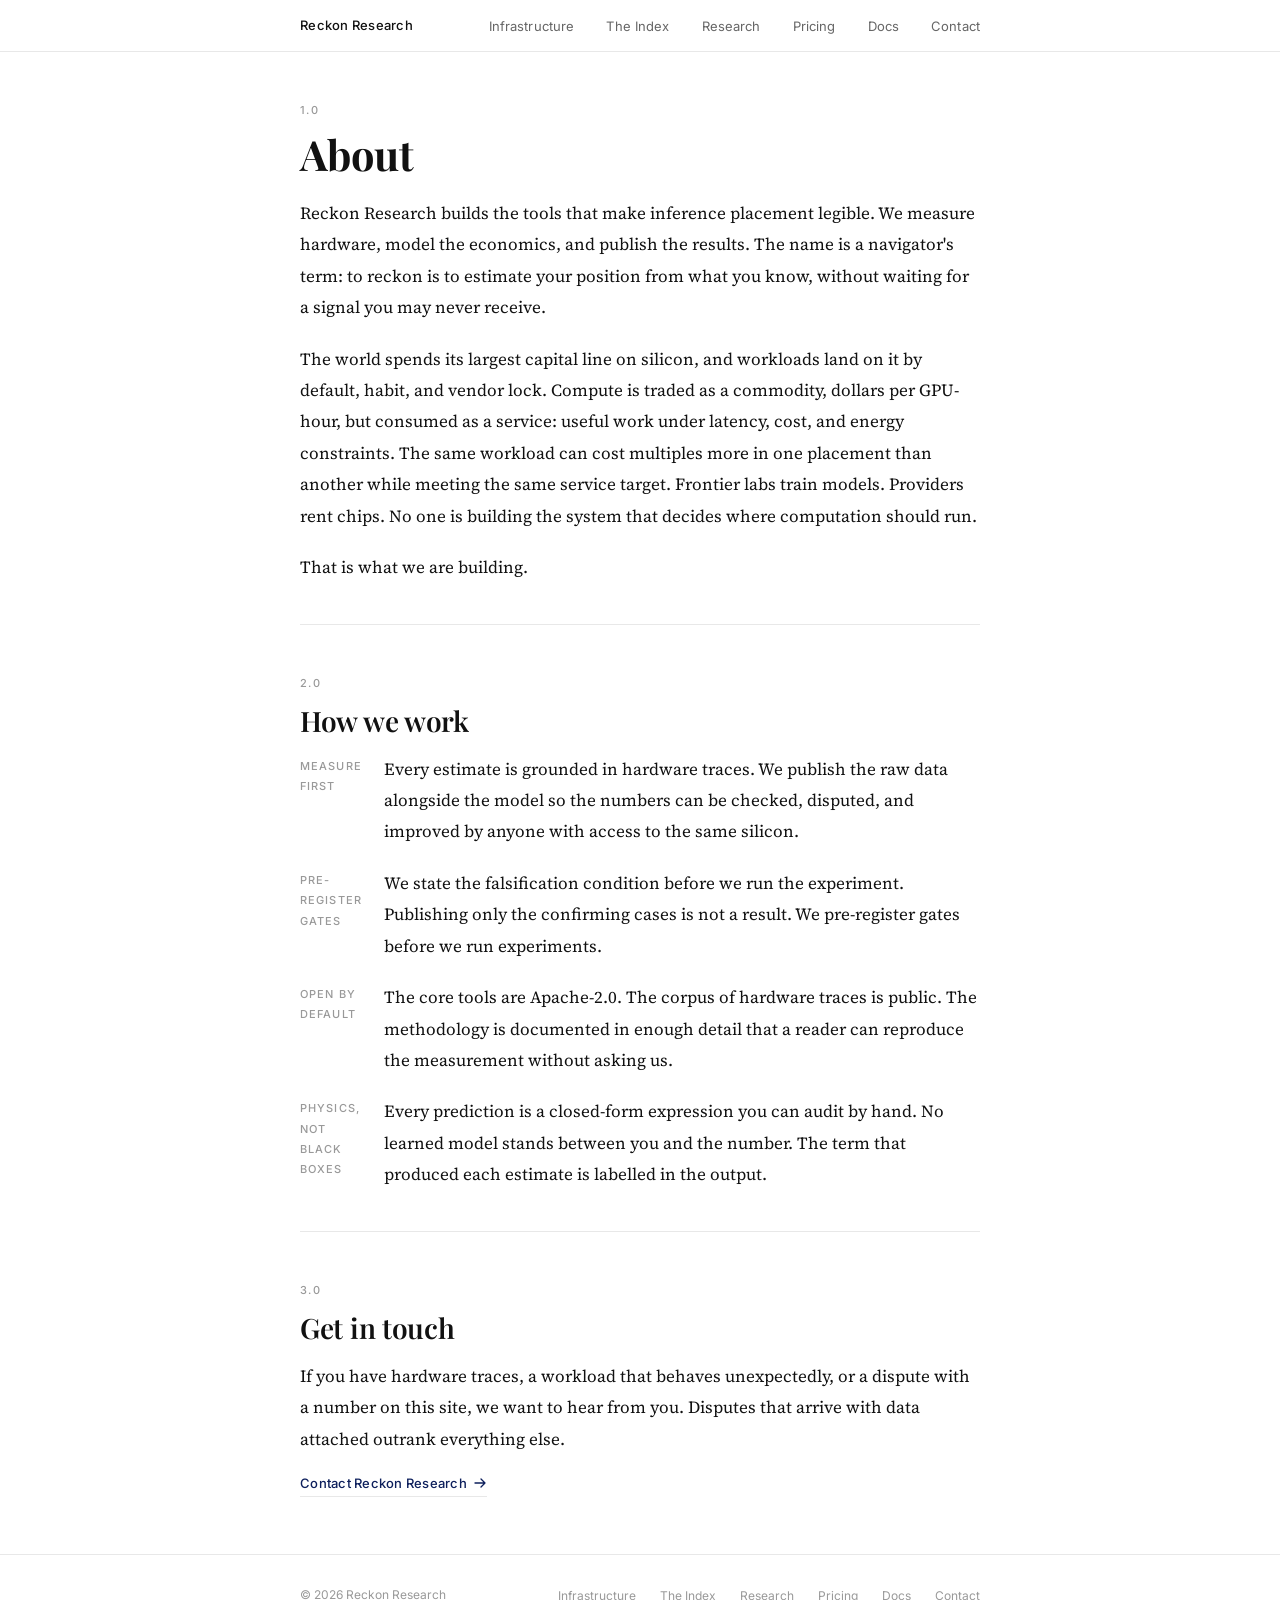
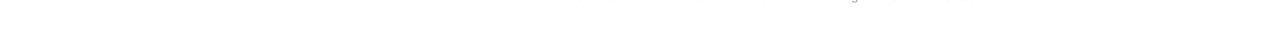
==== commit 80392e07: "Site: one navigation across every page Only the homepage, /infrastructure/ and /research/ were rewri" ====
--- a/about/index.html
+++ b/about/index.html
@@ -27,12 +27,11 @@
     <div class="nav-inner">
       <a href="/" class="nav-brand" aria-label="Reckon Research home">Reckon Research</a>
       <ul class="nav-links" role="list">
-        <li><a href="/berth/">berth</a></li>
-        <li><a href="/index/">Index</a></li>
-        <li><a href="/validation/">Validation</a></li>
-        <li><a href="/writing/">Writing</a></li>
-        <li><a href="/about/" class="active" aria-current="page">About</a></li>
-        <li><a href="https://docs.reckonresearch.com" target="_blank" rel="noopener noreferrer">Docs</a></li>
+        <li><a href="/infrastructure/">Infrastructure</a></li>
+        <li><a href="/index/">The Index</a></li>
+        <li><a href="/research/">Research</a></li>
+        <li><a href="/#working-together">Pricing</a></li>
+        <li><a href="https://docs.reckonresearch.com">Docs</a></li>
         <li><a href="/contact/">Contact</a></li>
       </ul>
       <button class="nav-hamburger" id="hamburger-btn" aria-label="Open navigation" aria-expanded="false" aria-controls="mobile-nav-overlay">
@@ -43,14 +42,13 @@
   </nav>
   <div id="mobile-nav-overlay" class="mobile-nav-overlay" aria-hidden="true">
     <ul class="mobile-nav-links" role="list">
-      <li><a href="/berth/">berth</a></li>
-      <li><a href="/index/">Index</a></li>
-        <li><a href="/validation/">Validation</a></li>
-      <li><a href="/writing/">Writing</a></li>
-      <li><a href="/about/">About</a></li>
-      <li><a href="https://docs.reckonresearch.com" target="_blank" rel="noopener noreferrer">Docs</a></li>
+        <li><a href="/infrastructure/">Infrastructure</a></li>
+        <li><a href="/index/">The Index</a></li>
+        <li><a href="/research/">Research</a></li>
+        <li><a href="/#working-together">Pricing</a></li>
+        <li><a href="https://docs.reckonresearch.com">Docs</a></li>
         <li><a href="/contact/">Contact</a></li>
-    </ul>
+      </ul>
   </div>
   <main id="main-content">
     <div class="page-wrap">
@@ -105,12 +103,13 @@
       <div class="footer-inner">
         <p class="footer-copy">&#169; 2026 Reckon Research</p>
         <ul class="footer-links">
-          <li><a href="/berth/">berth</a></li>
-          <li><a href="/index/">Index</a></li>
-        <li><a href="/validation/">Validation</a></li>
-          <li><a href="https://github.com/reckonresearch/berth" target="_blank" rel="noopener noreferrer">GitHub</a></li>
-          <li><a href="mailto:hello@reckonresearch.com">Contact</a></li>
-        </ul>
+        <li><a href="/infrastructure/">Infrastructure</a></li>
+        <li><a href="/index/">The Index</a></li>
+        <li><a href="/research/">Research</a></li>
+        <li><a href="/#working-together">Pricing</a></li>
+        <li><a href="https://docs.reckonresearch.com">Docs</a></li>
+        <li><a href="/contact/">Contact</a></li>
+      </ul>
       </div>
     </footer>
   </main>
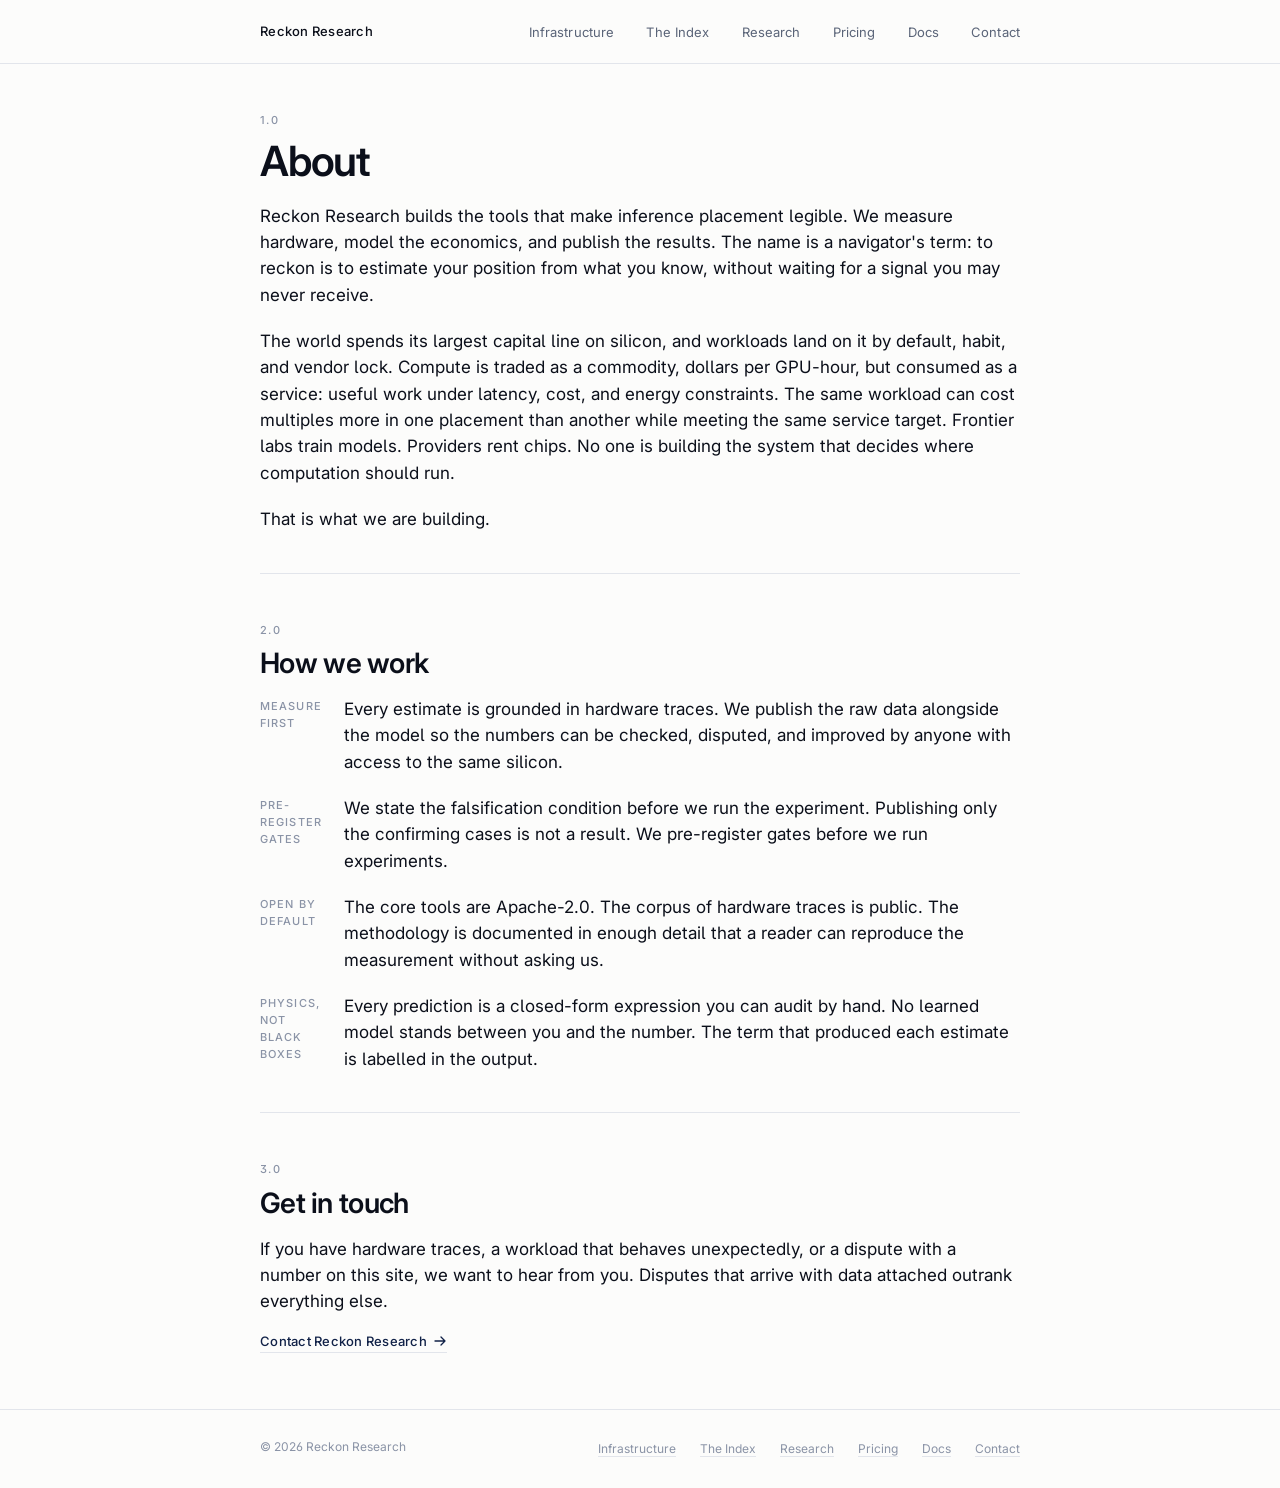
==== commit 18980891: "data: regenerate the placement index Built 3 August, before Trainium entered the fleet, before four " ====
--- a/about/index.html
+++ b/about/index.html
@@ -20,6 +20,7 @@
   <link rel="apple-touch-icon" sizes="180x180" href="/assets/apple-touch-icon.png" />
   <link rel="stylesheet" href="/css/style.css" />
   <link rel="stylesheet" href="/css/berth.css" />
+  <link rel="stylesheet" href="/css/reckon-2026.css" />
 </head>
 <body>
   <a class="skip-link" href="#main-content">Skip to main content</a>
--- a/css/reckon-2026.css
+++ b/css/reckon-2026.css
@@ -0,0 +1,88 @@
+/*
+ * Reckon Research: 2026 design tokens
+ *
+ * Load AFTER style.css and berth.css. This overrides the token layer and the
+ * base type only; every class name, layout rule and component in those files
+ * is left alone.
+ *
+ * The old system was Playfair Display over Source Serif 4 at a 680px measure:
+ * a research-blog look, and a good one. The new pages are Inter with a
+ * monospace for every quantity, which is a different argument. A measurement
+ * company sets its numbers in the face of an instrument, not the face of an
+ * essay.
+ *
+ * To remove: delete the <link> that loads this file. Nothing else changes.
+ */
+
+:root {
+  /* Paper rather than pure white. Slightly warm, easier under long reading,
+     and it separates the page from the cards that sit on it. */
+  --bg:               #FCFCFB;
+  --fg:               #0B0F1A;
+  --fg-muted:         #5A6478;
+  --fg-subtle:        #8A93A6;
+  --divider:          #E2E5EB;
+
+  /* The navy is the mark. The old value was a shade off it. */
+  --navy:             #102147;
+  --terminal-bg:      #0B0F1A;
+  --terminal-text:    #E8EAF0;
+  --terminal-comment: #8FA0C4;
+
+  /* One accent, used only where something has been measured. */
+  --amber:            #B4740B;
+
+  /* A little wider. The old measure was set for serif prose; Inter at 17px
+     carries a few more characters comfortably. */
+  --content-max:      760px;
+
+  --sans: "Inter", -apple-system, BlinkMacSystemFont, "Segoe UI", Helvetica, Arial, sans-serif;
+  --mono: "SF Mono", SFMono-Regular, ui-monospace, "JetBrains Mono", "Roboto Mono", Menlo, monospace;
+}
+
+body {
+  font-family: var(--sans);
+  font-size: 17px;
+  line-height: 1.55;
+  -webkit-font-smoothing: antialiased;
+  font-feature-settings: "ss01", "cv05";
+}
+
+/* Headings were Playfair, a display serif. Inter at 600 with negative tracking
+   is the counterpart: same authority, and it stops the page reading as an
+   essay about a product rather than the product. */
+h1, h2, h3, h4, h5, h6 {
+  font-family: var(--sans);
+  font-weight: 600;
+  letter-spacing: -0.025em;
+  line-height: 1.14;
+}
+h1 { letter-spacing: -0.03em; line-height: 1.06; }
+
+/* Every quantity in mono. This is the one type rule that is specific to what
+   this company does: a number set in the same face as the sentence around it
+   reads as prose, and set in mono it reads as an instrument reading. */
+code, kbd, samp, pre, .mono, .num, .metric, .value, td.num, .stat {
+  font-family: var(--mono);
+  font-feature-settings: normal;
+}
+
+/* Tables carry most of the Index. Tighten them for a sans face. */
+table { font-size: 0.95rem; }
+th {
+  font-family: var(--mono);
+  font-weight: 500;
+  font-size: 0.78rem;
+  letter-spacing: 0.02em;
+  color: var(--fg-muted);
+}
+td { line-height: 1.5; }
+
+/* Links were underlined on hover against a serif body. A hairline border reads
+   better under Inter and does not shift the baseline. */
+a:hover { text-decoration: none; border-bottom: 1px solid currentColor; }
+main a[href]:not(.btn):not(.button) { border-bottom: 1px solid var(--divider); }
+main a[href]:not(.btn):not(.button):hover { border-bottom-color: currentColor; }
+
+/* The old nav was 52px against a serif wordmark. */
+:root { --nav-height: 64px; }
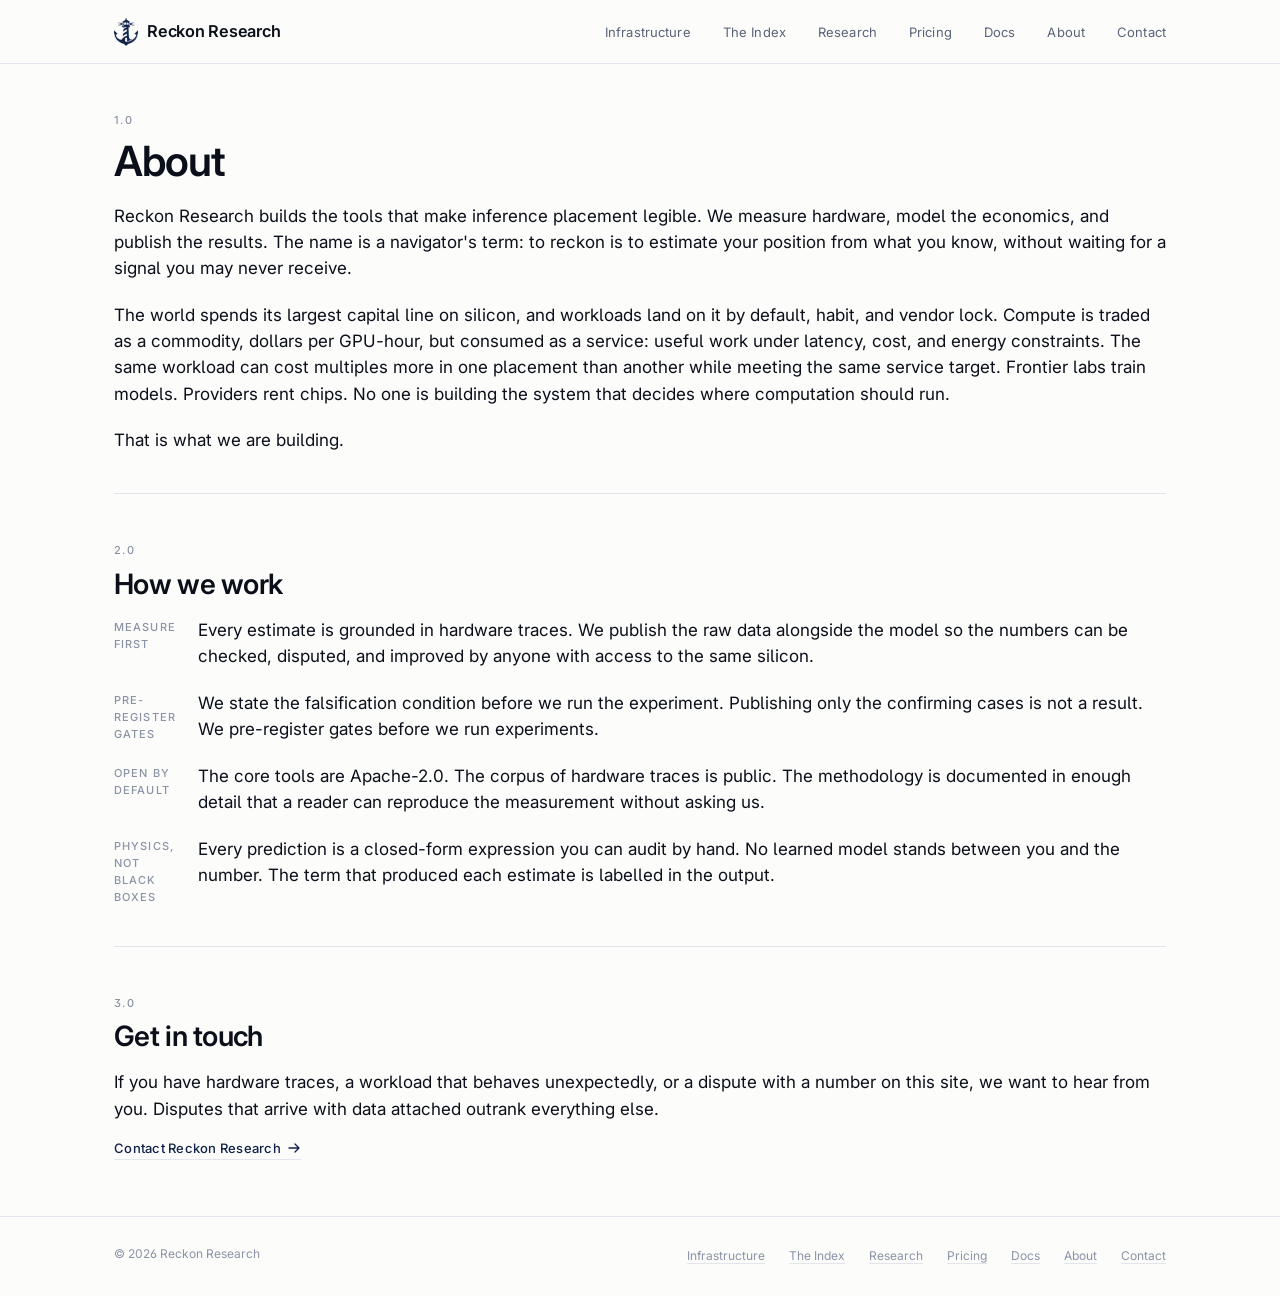
==== commit 2ad3f05f: "Site: About in the nav, brand type fixed About was live, indexed and unreachable by navigation. It i" ====
--- a/about/index.html
+++ b/about/index.html
@@ -33,6 +33,7 @@
         <li><a href="/research/">Research</a></li>
         <li><a href="/#working-together">Pricing</a></li>
         <li><a href="https://docs.reckonresearch.com">Docs</a></li>
+        <li><a href="/about/">About</a></li>
         <li><a href="/contact/">Contact</a></li>
       </ul>
       <button class="nav-hamburger" id="hamburger-btn" aria-label="Open navigation" aria-expanded="false" aria-controls="mobile-nav-overlay">
@@ -48,6 +49,7 @@
         <li><a href="/research/">Research</a></li>
         <li><a href="/#working-together">Pricing</a></li>
         <li><a href="https://docs.reckonresearch.com">Docs</a></li>
+        <li><a href="/about/">About</a></li>
         <li><a href="/contact/">Contact</a></li>
       </ul>
   </div>
@@ -109,6 +111,7 @@
         <li><a href="/research/">Research</a></li>
         <li><a href="/#working-together">Pricing</a></li>
         <li><a href="https://docs.reckonresearch.com">Docs</a></li>
+        <li><a href="/about/">About</a></li>
         <li><a href="/contact/">Contact</a></li>
       </ul>
       </div>
--- a/css/reckon-2026.css
+++ b/css/reckon-2026.css
@@ -32,9 +32,22 @@
   /* One accent, used only where something has been measured. */
   --amber:            #B4740B;
 
-  /* A little wider. The old measure was set for serif prose; Inter at 17px
-     carries a few more characters comfortably. */
-  --content-max:      760px;
+  /* The new pages use a 1180px wrap with clamp(1.5rem, 5vw, 6rem) of gutter.
+     The old containers compute max-width as content-max plus twice the
+     gutter, so matching means setting both to the same values rather than
+     guessing at a width. Nav, content and footer all read these two tokens,
+     so they move together.
+
+     The gutter formula must match too. The old one clamped at 4rem and the
+     new at 6rem, so on a wide window the two sets of pages indented by
+     different amounts even when their max-widths agreed. */
+  /* The containers compute max-width as content-max + 2 * page-pad and put
+     the padding inside it, exactly like the .wrap on the new pages. Both
+     therefore need the same total, 1180, which means the token carries the
+     total minus the two gutters. Verified at 1372, 1024 and 390: the brand
+     lands within a pixel on all three. */
+  --page-pad:         clamp(1.5rem, 5vw, 6rem);
+  --content-max:      calc(1180px - 2 * var(--page-pad));
 
   --sans: "Inter", -apple-system, BlinkMacSystemFont, "Segoe UI", Helvetica, Arial, sans-serif;
   --mono: "SF Mono", SFMono-Regular, ui-monospace, "JetBrains Mono", "Roboto Mono", Menlo, monospace;
@@ -86,3 +99,125 @@
 
 /* The old nav was 52px against a serif wordmark. */
 :root { --nav-height: 64px; }
+
+/* ---------------------------------------------------------------------------
+   Index page overrides.
+
+   berth.css sets font-family on its own class selectors, so the token layer
+   above never reaches them: a class selector beats a bare element selector
+   regardless of load order. These name the same classes, so the cascade
+   resolves on order rather than specificity, and this file loads last.
+
+   Only type and colour are touched. Layout, spacing and every component rule
+   in berth.css is left alone, so the page's controls and table keep working
+   exactly as built.
+   --------------------------------------------------------------------------- */
+
+.berth-title, .berth-subtitle, .berth-table-caption,
+.section h1, .section h2, .section h3,
+.body-text h1, .body-text h2, .body-text h3 {
+  font-family: var(--sans);
+  font-weight: 600;
+  letter-spacing: -0.025em;
+}
+
+.body-text, .berth-subtitle, .idx-note, .idx-sub, .idx-fine {
+  font-family: var(--sans);
+  line-height: 1.55;
+}
+
+/* Every quantity in mono: the ranking, the prices, the vendor tags, the
+   controls. On a page whose entire argument is a set of numbers, the numbers
+   should look like an instrument reading rather than like prose. */
+.num, .rank, .idx-val, .idx-vendor, .idx-preset, .idx-ctl,
+.idx-meas, .idx-prior, .idx-queue, .idx-open {
+  font-family: var(--mono);
+  font-feature-settings: normal;
+}
+
+/* MEASURED carries the accent, prior does not. The distinction between a
+   number that came off hardware and one that came off a specification sheet
+   is the most important thing on the page, and it should be visible without
+   reading the label. */
+.idx-meas { color: var(--amber); }
+.idx-prior { color: var(--fg-subtle); }
+
+.berth-table-wrap table { font-size: 0.94rem; }
+.berth-table-wrap th {
+  font-family: var(--mono);
+  font-weight: 500;
+  font-size: 0.76rem;
+  letter-spacing: 0.02em;
+  color: var(--fg-muted);
+  text-transform: none;
+}
+
+
+/* ---------------------------------------------------------------------------
+   The mark in the navigation.
+
+   The old pages render .nav-brand as plain text while the new pages carry the
+   lighthouse and anchor. Same wordmark, two different brands, depending on
+   which page a reader happened to land on.
+
+   Done as a background image rather than by editing markup on five pages:
+   one rule, and no page can be missed or drift later. The text stays in the
+   DOM, so the link keeps its accessible name and nothing changes for a screen
+   reader.
+   --------------------------------------------------------------------------- */
+.site-nav .nav-brand,
+.nav-brand {
+  display: inline-flex;
+  align-items: center;
+  gap: 0.6rem;
+  font-family: var(--sans);
+  /* style.css sets this to 13px, which was right for a text-only wordmark.
+     Beside a 28px mark it reads as undersized and makes the mark look
+     oversized in turn, so it matches the new pages instead. */
+  font-size: 1.02rem;
+  font-weight: 600;
+  letter-spacing: -0.015em;
+}
+.nav-brand::before {
+  content: "";
+  /* 28px tall, matching the img on the new pages. The width follows the
+     mark's own 0.841 aspect so contain has nothing to letterbox: a 24px box
+     around a 23.5px mark rendered it short. */
+  height: 28px;
+  width: 23.55px;
+  flex: none;
+  background: url("[data-uri]") no-repeat center / contain;
+}
+
+
+/* ---------------------------------------------------------------------------
+   Mobile.
+
+   The nav collapses to a hamburger below 820px, and the brand keeps its mark:
+   a wordmark that loses its mark on a phone is a different brand on the
+   surface where most first visits happen.
+   --------------------------------------------------------------------------- */
+@media (max-width: 820px) {
+  .nav-brand { font-size: 0.96rem; gap: 0.5rem; }
+
+  /* The containers set an explicit 1180px above, which does nothing on a
+     phone but would fight the page padding if it ever resolved. Let the
+     gutter do the work. */
+  .nav-inner,
+  .site-footer .footer-inner,
+  main .section > *,
+  .berth-table-wrap,
+  .body-text {
+    max-width: 100%;
+  }
+
+  /* The Index table is the one thing on the site that cannot reflow. Let it
+     scroll rather than shrink the type to illegibility. */
+  .berth-table-wrap {
+    overflow-x: auto;
+    -webkit-overflow-scrolling: touch;
+  }
+  .berth-table-wrap table { font-size: 0.86rem; min-width: 34rem; }
+
+  .mobile-nav-links { font-family: var(--sans); }
+}
